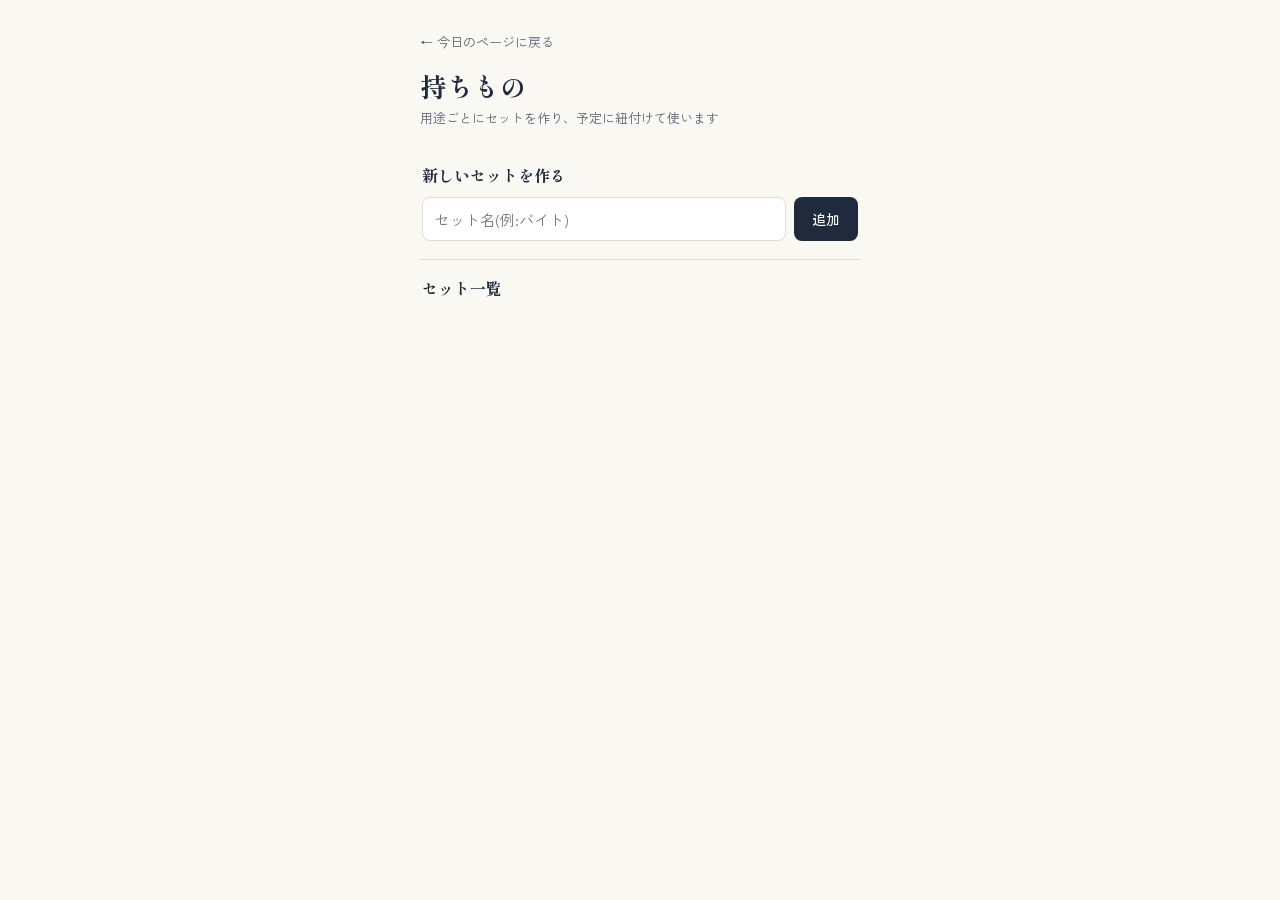
==== belongings.html @ fea3fb07 "belongings.html を作成" ====
<!doctype html>
<html lang="ja">
<head>
  <meta charset="UTF-8" />
  <meta name="viewport" content="width=device-width, initial-scale=1, viewport-fit=cover" />
  <title>持ちもの</title>
  <link rel="stylesheet" href="./style.css" />
  <meta name="theme-color" content="#faf8f3" />
</head>
<body>
  <div class="lm-page">
    <a class="lm-back-link" href="./index.html">← 今日のページに戻る</a>
    <h1 class="lm-date-header">持ちもの</h1>
    <p class="lm-sub-header">用途ごとにセットを作り、予定に紐付けて使います</p>

    <section class="lm-section" style="border-top:none;">
      <div class="lm-section-title">新しいセットを作る</div>
      <form id="set-form" style="display:flex; gap:8px;">
        <input id="f-set-name" placeholder="セット名(例:バイト)" style="flex:1; font-family:var(--font-body); font-size:15px; padding:10px 12px; border:1px solid var(--paper-line); border-radius:8px;" required />
        <button type="submit" class="lm-btn">追加</button>
      </form>
    </section>

    <section class="lm-section">
      <div class="lm-section-title">セット一覧</div>
      <div id="set-list"></div>
    </section>

    <div id="nav-container"></div>
  </div>

  <script src="./app.js"></script>
  <script src="./belongings.js"></script>
</body>
</html>
---- style.css ----
@import url('https://fonts.googleapis.com/css2?family=Shippori+Mincho:wght@500;700&family=Zen+Kaku+Gothic+New:wght@400;500;700&display=swap');

:root {
  --paper: #faf8f3;
  --paper-line: #e4ddcd;
  --ink: #1f2a3d;
  --ink-soft: #5a6478;
  --amber: #c6883a;
  --amber-soft: #f1e0c3;
  --green: #5c7a5e;
  --green-soft: #dfe8df;
  --red: #a85c4a;
  --radius: 10px;
  --font-display: 'Shippori Mincho', serif;
  --font-body: 'Zen Kaku Gothic New', sans-serif;
}

* {
  box-sizing: border-box;
}

html,
body {
  margin: 0;
  padding: 0;
  background: var(--paper);
  color: var(--ink);
  font-family: var(--font-body);
  -webkit-font-smoothing: antialiased;
}

body {
  min-height: 100vh;
  display: flex;
  justify-content: center;
  padding: 0 0 40px;
}

.lm-page {
  width: 100%;
  max-width: 480px;
  padding: 28px 20px 16px;
}

/* ---------- 日付ヘッダー ---------- */
.lm-date-header {
  font-family: var(--font-display);
  font-weight: 700;
  font-size: 26px;
  letter-spacing: 0.02em;
  margin: 0 0 4px;
}

.lm-sub-header {
  color: var(--ink-soft);
  font-size: 13px;
  margin: 0 0 20px;
}

/* ---------- セクション(手帳の罫線区切り) ---------- */
.lm-section {
  border-top: 1px solid var(--paper-line);
  padding: 16px 2px 18px;
}

.lm-section:first-of-type {
  border-top: 1px solid var(--paper-line);
}

.lm-section-title {
  display: flex;
  align-items: baseline;
  justify-content: space-between;
  font-family: var(--font-display);
  font-weight: 700;
  font-size: 16px;
  margin: 0 0 10px;
}

.lm-section-title .lm-count {
  font-family: var(--font-body);
  font-size: 12px;
  color: var(--ink-soft);
  font-weight: 400;
}

.lm-empty {
  color: var(--ink-soft);
  font-size: 13px;
  padding: 4px 0;
}

/* ---------- 予定リスト ---------- */
.lm-schedule-item {
  display: flex;
  gap: 12px;
  padding: 6px 0;
  cursor: pointer;
  border-radius: 6px;
}

.lm-schedule-item:hover {
  background: var(--amber-soft);
}

.lm-schedule-time {
  font-variant-numeric: tabular-nums;
  color: var(--amber);
  font-weight: 500;
  min-width: 52px;
}

/* ---------- チェックリスト(持ちもの/タスク) ---------- */
.lm-check-list {
  list-style: none;
  margin: 0;
  padding: 0;
  display: flex;
  flex-direction: column;
  gap: 2px;
}

.lm-check-item {
  display: flex;
  align-items: center;
  gap: 10px;
  padding: 6px 4px;
  border-radius: 6px;
}

.lm-check-item input[type='checkbox'] {
  width: 18px;
  height: 18px;
  accent-color: var(--green);
  flex-shrink: 0;
}

.lm-check-item.done span {
  color: var(--ink-soft);
  text-decoration: line-through;
  text-decoration-color: var(--paper-line);
}

/* ---------- 勤務 ---------- */
.lm-shift-box {
  display: flex;
  flex-direction: column;
  gap: 4px;
  font-size: 14px;
}

.lm-shift-pay {
  font-size: 20px;
  font-weight: 700;
  color: var(--amber);
  margin-top: 4px;
}

/* ---------- イベント進捗 ---------- */
.lm-event {
  margin-bottom: 14px;
}

.lm-event:last-child {
  margin-bottom: 0;
}

.lm-event-top {
  display: flex;
  justify-content: space-between;
  font-size: 14px;
  margin-bottom: 6px;
}

.lm-event-remain {
  color: var(--ink-soft);
  font-size: 12px;
}

.lm-progress-track {
  height: 8px;
  border-radius: 4px;
  background: var(--green-soft);
  overflow: hidden;
}

.lm-progress-fill {
  height: 100%;
  background: var(--green);
  border-radius: 4px;
}

/* ---------- 下部ナビゲーション ---------- */
.lm-nav {
  display: grid;
  grid-template-columns: repeat(3, 1fr);
  gap: 8px;
  margin-top: 24px;
}

.lm-nav-btn {
  display: block;
  text-align: center;
  padding: 14px 6px;
  background: #fff;
  border: 1px solid var(--paper-line);
  border-radius: var(--radius);
  color: var(--ink);
  text-decoration: none;
  font-size: 13px;
  font-weight: 500;
  transition: border-color 0.15s ease;
}

.lm-nav-btn:active {
  border-color: var(--amber);
}

/* ---------- フォーム共通(今後のページ用) ---------- */
.lm-field {
  display: flex;
  flex-direction: column;
  gap: 4px;
  margin-bottom: 14px;
}

.lm-field label {
  font-size: 13px;
  color: var(--ink-soft);
}

.lm-field input,
.lm-field select,
.lm-field textarea {
  font-family: var(--font-body);
  font-size: 15px;
  padding: 10px 12px;
  border: 1px solid var(--paper-line);
  border-radius: 8px;
  background: #fff;
  color: var(--ink);
}

.lm-field input:focus,
.lm-field select:focus,
.lm-field textarea:focus {
  outline: 2px solid var(--amber);
  outline-offset: 1px;
}

.lm-btn {
  display: inline-block;
  padding: 12px 18px;
  border-radius: 8px;
  border: none;
  background: var(--ink);
  color: var(--paper);
  font-family: var(--font-body);
  font-size: 14px;
  font-weight: 500;
  cursor: pointer;
}

.lm-btn.secondary {
  background: #fff;
  color: var(--ink);
  border: 1px solid var(--paper-line);
}

.lm-back-link {
  display: inline-block;
  margin-bottom: 16px;
  color: var(--ink-soft);
  font-size: 13px;
  text-decoration: none;
}

@media (prefers-reduced-motion: reduce) {
  * {
    transition: none !important;
  }
}
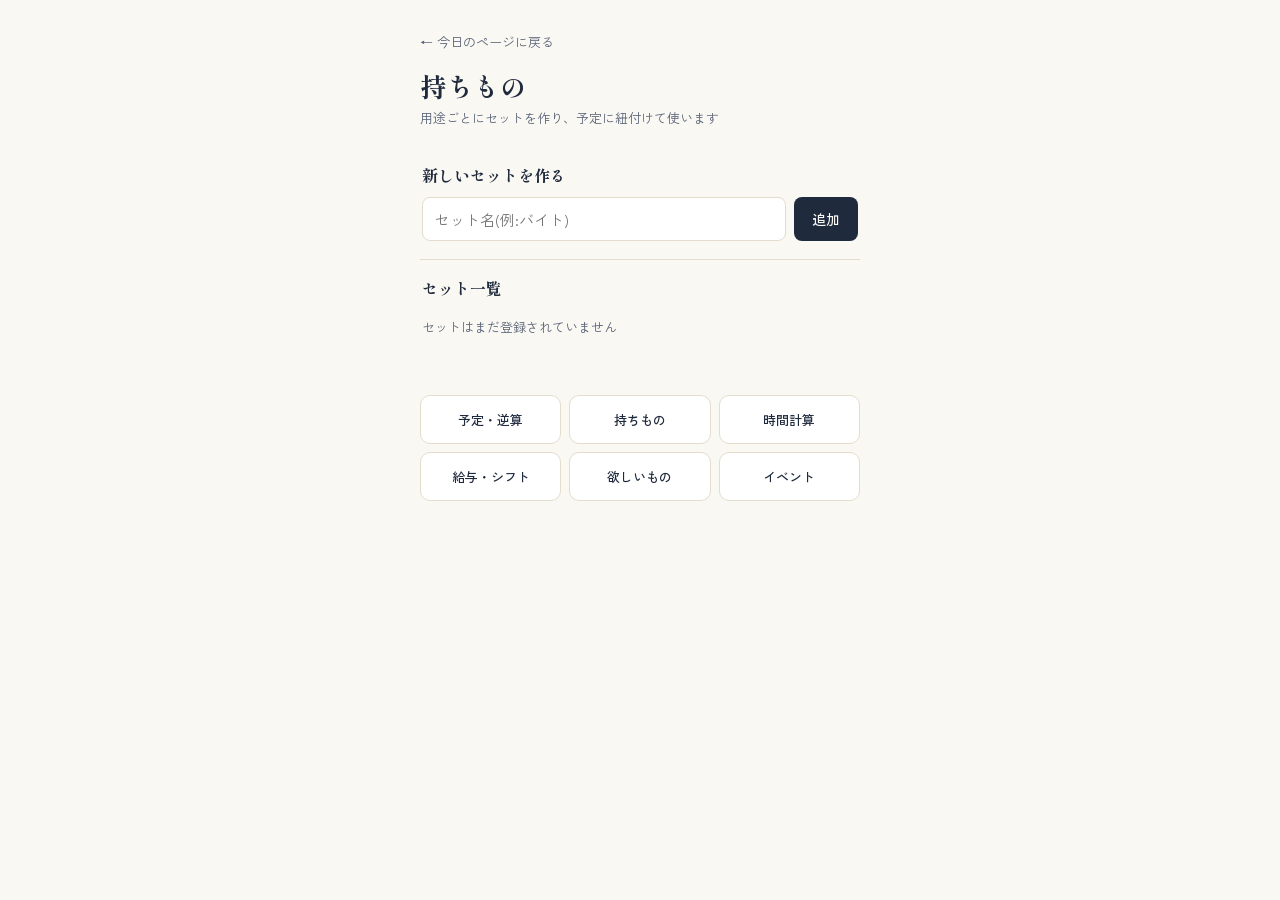
==== commit b8a58e15: "belongings.html を更新" ====
--- a/belongings.html
+++ b/belongings.html
@@ -5,6 +5,9 @@
   <meta name="viewport" content="width=device-width, initial-scale=1, viewport-fit=cover" />
   <title>持ちもの</title>
   <link rel="stylesheet" href="./style.css" />
+  <link rel="manifest" href="./manifest.json" />
+  <link rel="apple-touch-icon" href="./icons/icon-192.png" />
+  <link rel="icon" type="image/png" sizes="192x192" href="./icons/icon-192.png" />
   <meta name="theme-color" content="#faf8f3" />
 </head>
 <body>
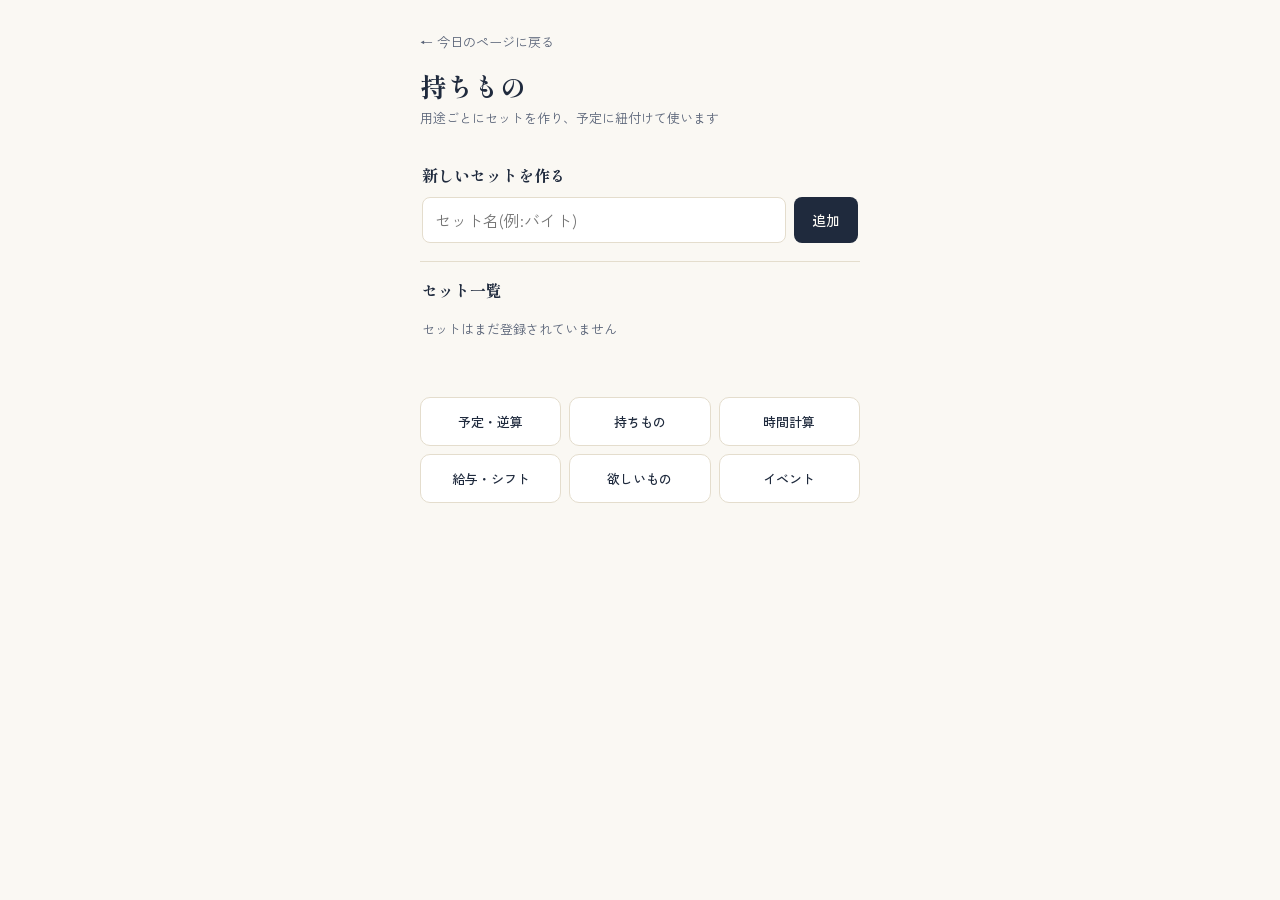
==== commit 1752943a: "belongings.html を更新" ====
--- a/belongings.html
+++ b/belongings.html
@@ -19,7 +19,7 @@
     <section class="lm-section" style="border-top:none;">
       <div class="lm-section-title">新しいセットを作る</div>
       <form id="set-form" style="display:flex; gap:8px;">
-        <input id="f-set-name" placeholder="セット名(例:バイト)" style="flex:1; font-family:var(--font-body); font-size:15px; padding:10px 12px; border:1px solid var(--paper-line); border-radius:8px;" required />
+        <input id="f-set-name" placeholder="セット名(例:バイト)" style="flex:1; font-family:var(--font-body); font-size:16px; padding:10px 12px; border:1px solid var(--paper-line); border-radius:8px;" required />
         <button type="submit" class="lm-btn">追加</button>
       </form>
     </section>
--- a/style.css
+++ b/style.css
@@ -97,6 +97,8 @@
   padding: 6px 0;
   cursor: pointer;
   border-radius: 6px;
+  text-decoration: none;
+  color: var(--ink);
 }
 
 .lm-schedule-item:hover {
@@ -108,6 +110,17 @@
   color: var(--amber);
   font-weight: 500;
   min-width: 52px;
+}
+
+.lm-schedule-departure {
+  font-size: 12px;
+  color: var(--ink-soft);
+  margin-top: 2px;
+}
+
+.lm-schedule-departure strong {
+  color: var(--amber);
+  font-weight: 500;
 }
 
 /* ---------- チェックリスト(持ちもの/タスク) ---------- */
@@ -216,6 +229,7 @@
   border-color: var(--amber);
 }
 
+
 /* ---------- フォーム共通(今後のページ用) ---------- */
 .lm-field {
   display: flex;
